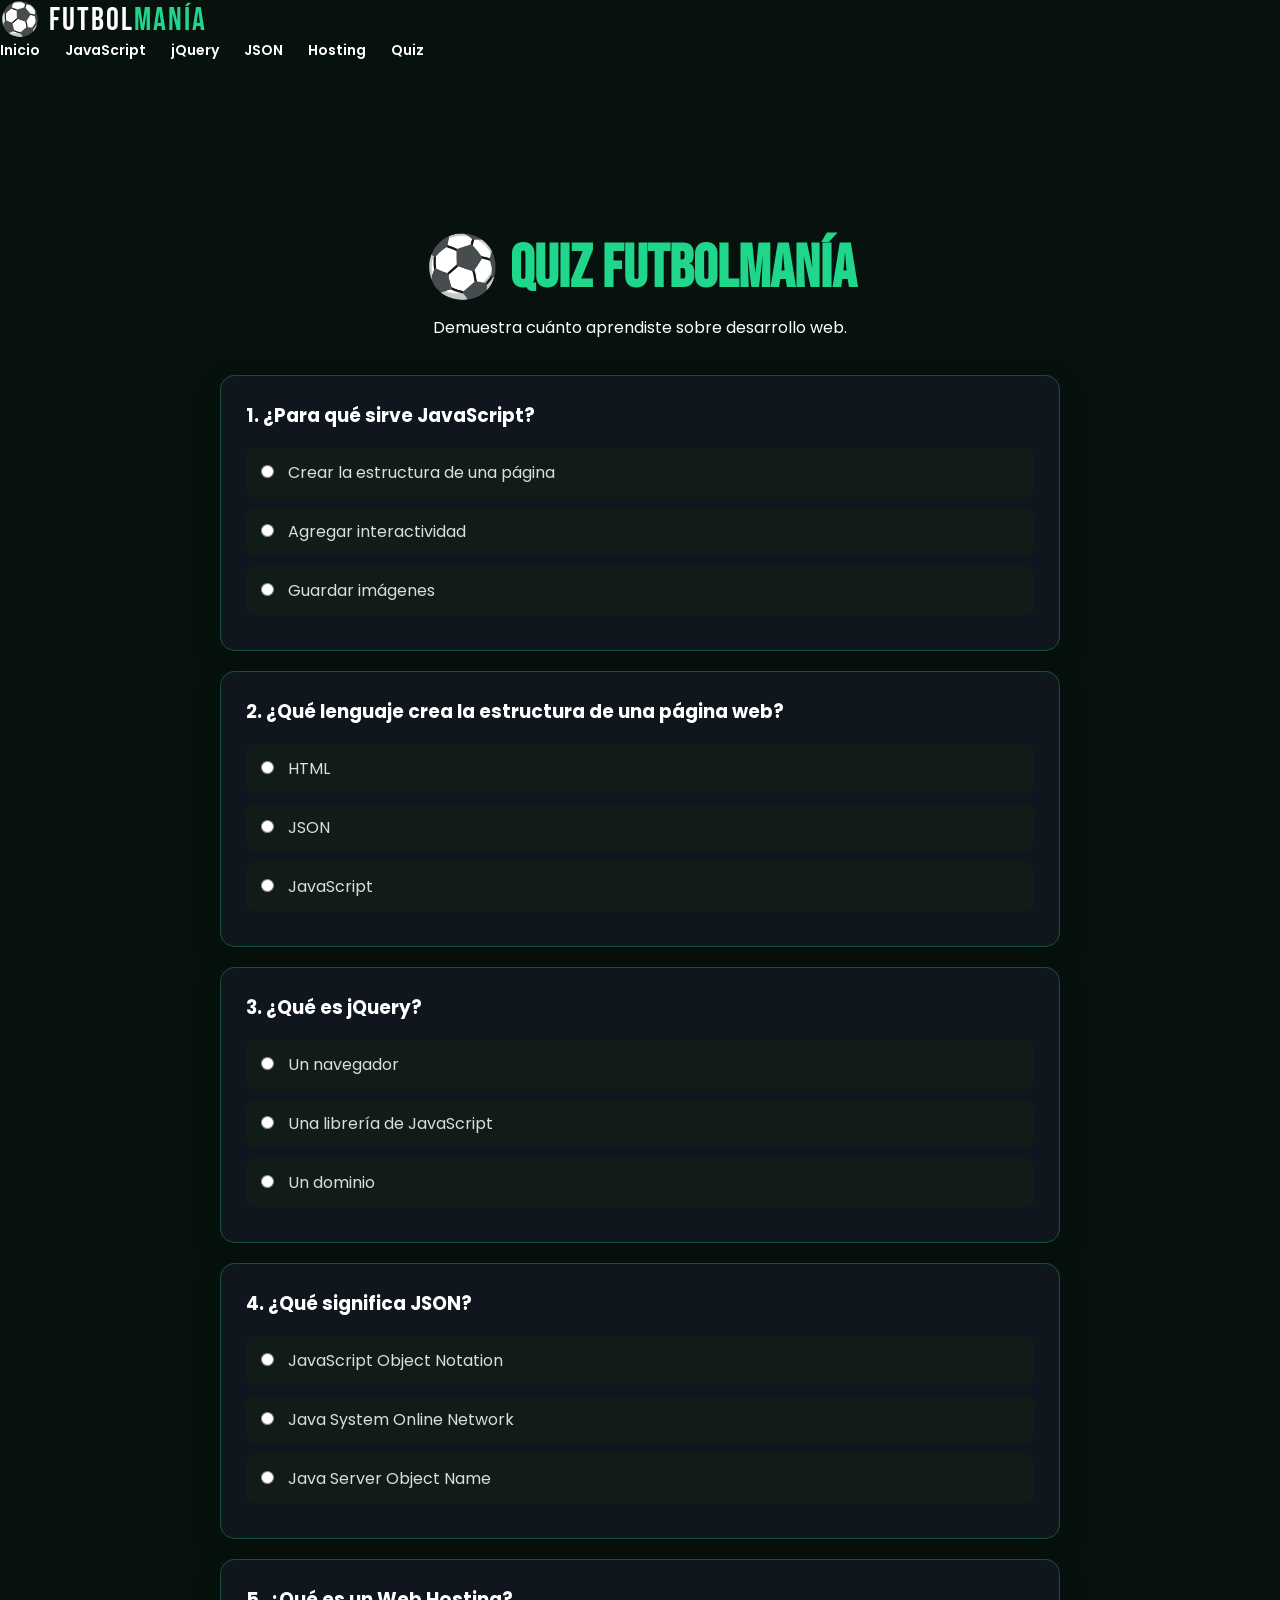
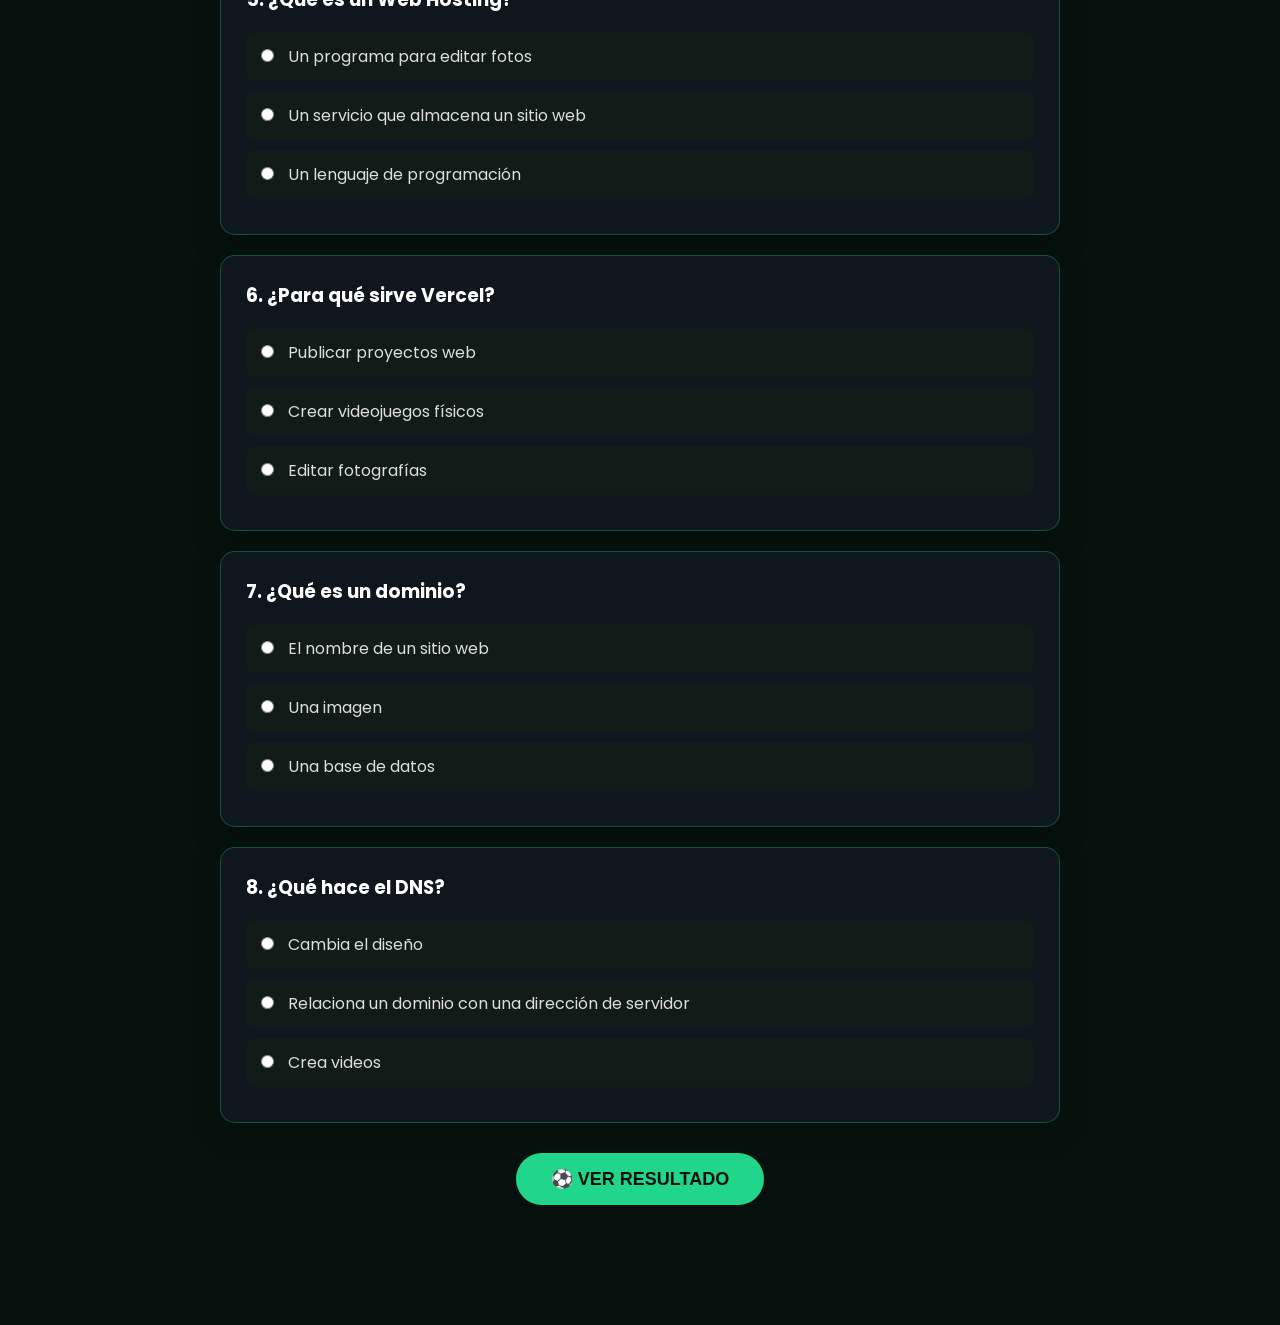
==== cuestionario.html @ 633e0758 "pagina deportes" ====
<!DOCTYPE html>
<html lang="es">
<head>
    <meta charset="UTF-8">
    <meta name="viewport" content="width=device-width, initial-scale=1.0">
    <title>FutbolManía | Quiz</title>

    <link rel="stylesheet" href="style.css">

    <link href="https://fonts.googleapis.com/css2?family=Bebas+Neue&family=Poppins:wght@400;500;600;700&display=swap" rel="stylesheet">

    <style>
        .quiz-container {
            max-width: 900px;
            margin: 140px auto 60px;
            padding: 30px;
        }

        .quiz-title {
            text-align: center;
            font-family: 'Bebas Neue', sans-serif;
            font-size: 60px;
            color: #20d68b;
            margin-bottom: 10px;
        }

        .quiz-subtitle {
            text-align: center;
            color: white;
            margin-bottom: 35px;
        }

        .pregunta {
            background: rgba(16, 24, 32, 0.95);
            border: 1px solid rgba(32, 214, 139, 0.3);
            border-radius: 15px;
            padding: 25px;
            margin-bottom: 20px;
            box-shadow: 0 10px 30px rgba(0,0,0,.25);
        }

        .pregunta h3 {
            color: white;
            margin-bottom: 18px;
        }

        .opcion {
            display: block;
            background: #111c18;
            color: #ddd;
            padding: 12px 15px;
            margin: 10px 0;
            border-radius: 10px;
            cursor: pointer;
            transition: .3s;
        }

        .opcion:hover {
            background: #19382d;
            transform: translateX(5px);
        }

        .opcion input {
            margin-right: 10px;
        }

        .btn-quiz {
            display: block;
            margin: 30px auto;
            padding: 15px 35px;
            background: #20d68b;
            color: #07120e;
            border: none;
            border-radius: 30px;
            font-size: 18px;
            font-weight: bold;
            cursor: pointer;
            transition: .3s;
        }

        .btn-quiz:hover {
            transform: scale(1.05);
            background: #16a085;
            color: white;
        }

        #resultado {
            text-align: center;
            padding: 25px;
            border-radius: 15px;
            background: #101820;
            color: white;
            font-size: 22px;
            font-weight: bold;
            display: none;
            margin-top: 25px;
        }
    </style>
</head>

<body>

<header>
    <div class="logo">
        ⚽ FUTBOL<span>MANÍA</span>
    </div>

    <nav>
        <a href="index.html">Inicio</a>
        <a href="javascript.html">JavaScript</a>
        <a href="jquery.html">jQuery</a>
        <a href="json.html">JSON</a>
        <a href="hosting.html">Hosting</a>
        <a href="cuestionario.html">Quiz</a>
    </nav>
</header>

<section class="quiz-container">

    <h1 class="quiz-title">⚽ QUIZ FUTBOLMANÍA</h1>

    <p class="quiz-subtitle">
        Demuestra cuánto aprendiste sobre desarrollo web.
    </p>

    <form id="quizForm">

        <div class="pregunta">
            <h3>1. ¿Para qué sirve JavaScript?</h3>

            <label class="opcion">
                <input type="radio" name="p1" value="a">
                Crear la estructura de una página
            </label>

            <label class="opcion">
                <input type="radio" name="p1" value="b">
                Agregar interactividad
            </label>

            <label class="opcion">
                <input type="radio" name="p1" value="c">
                Guardar imágenes
            </label>
        </div>

        <div class="pregunta">
            <h3>2. ¿Qué lenguaje crea la estructura de una página web?</h3>

            <label class="opcion">
                <input type="radio" name="p2" value="a">
                HTML
            </label>

            <label class="opcion">
                <input type="radio" name="p2" value="b">
                JSON
            </label>

            <label class="opcion">
                <input type="radio" name="p2" value="c">
                JavaScript
            </label>
        </div>

        <div class="pregunta">
            <h3>3. ¿Qué es jQuery?</h3>

            <label class="opcion">
                <input type="radio" name="p3" value="a">
                Un navegador
            </label>

            <label class="opcion">
                <input type="radio" name="p3" value="b">
                Una librería de JavaScript
            </label>

            <label class="opcion">
                <input type="radio" name="p3" value="c">
                Un dominio
            </label>
        </div>

        <div class="pregunta">
            <h3>4. ¿Qué significa JSON?</h3>

            <label class="opcion">
                <input type="radio" name="p4" value="a">
                JavaScript Object Notation
            </label>

            <label class="opcion">
                <input type="radio" name="p4" value="b">
                Java System Online Network
            </label>

            <label class="opcion">
                <input type="radio" name="p4" value="c">
                Java Server Object Name
            </label>
        </div>

        <div class="pregunta">
            <h3>5. ¿Qué es un Web Hosting?</h3>

            <label class="opcion">
                <input type="radio" name="p5" value="a">
                Un programa para editar fotos
            </label>

            <label class="opcion">
                <input type="radio" name="p5" value="b">
                Un servicio que almacena un sitio web
            </label>

            <label class="opcion">
                <input type="radio" name="p5" value="c">
                Un lenguaje de programación
            </label>
        </div>

        <div class="pregunta">
            <h3>6. ¿Para qué sirve Vercel?</h3>

            <label class="opcion">
                <input type="radio" name="p6" value="a">
                Publicar proyectos web
            </label>

            <label class="opcion">
                <input type="radio" name="p6" value="b">
                Crear videojuegos físicos
            </label>

            <label class="opcion">
                <input type="radio" name="p6" value="c">
                Editar fotografías
            </label>
        </div>

        <div class="pregunta">
            <h3>7. ¿Qué es un dominio?</h3>

            <label class="opcion">
                <input type="radio" name="p7" value="a">
                El nombre de un sitio web
            </label>

            <label class="opcion">
                <input type="radio" name="p7" value="b">
                Una imagen
            </label>

            <label class="opcion">
                <input type="radio" name="p7" value="c">
                Una base de datos
            </label>
        </div>

        <div class="pregunta">
            <h3>8. ¿Qué hace el DNS?</h3>

            <label class="opcion">
                <input type="radio" name="p8" value="a">
                Cambia el diseño
            </label>

            <label class="opcion">
                <input type="radio" name="p8" value="b">
                Relaciona un dominio con una dirección de servidor
            </label>

            <label class="opcion">
                <input type="radio" name="p8" value="c">
                Crea videos
            </label>
        </div>

        <button type="button" class="btn-quiz" onclick="calificarQuiz()">
            ⚽ VER RESULTADO
        </button>

    </form>

    <div id="resultado"></div>

</section>

<script src="script.js"></script>

</body>
</html>
---- style.css ----
* {
    margin: 0;
    padding: 0;
    box-sizing: border-box;
}

html {
    scroll-behavior: smooth;
}

body {
    font-family: "Poppins", sans-serif;
    background: #07120e;
    color: white;
}


/* ================= HEADER ================= */

.header {
    width: 100%;
    padding: 18px 7%;
    display: flex;
    justify-content: space-between;
    align-items: center;

    background: rgba(4, 15, 11, 0.92);

    position: fixed;
    top: 0;
    z-index: 1000;

    border-bottom: 1px solid rgba(255,255,255,0.1);

    backdrop-filter: blur(12px);
}

.logo {
    font-family: "Bebas Neue", sans-serif;
    font-size: 32px;
    letter-spacing: 2px;
}

.logo span {
    color: #20d68b;
}

nav {
    display: flex;
    gap: 25px;
}

nav a {
    color: white;
    text-decoration: none;
    font-size: 14px;
    font-weight: 600;
    transition: 0.3s;
}

nav a:hover {
    color: #20d68b;
}


/* ================= HERO ================= */

.hero {

    min-height: 100vh;

    display: flex;
    align-items: center;

    padding: 130px 8% 80px;

    position: relative;

    background:
    linear-gradient(
        90deg,
        rgba(2,10,7,0.95),
        rgba(2,10,7,0.65),
        rgba(2,10,7,0.35)
    ),
    url("https://images.unsplash.com/photo-1579952363873-27f3bade9f55?auto=format&fit=crop&w=2000&q=90");

    background-size: cover;
    background-position: center;

}


.hero-content {
    max-width: 750px;
}

.mini-title,
.section-tag {
    color: #20d68b;
    font-weight: 700;
    letter-spacing: 3px;
    font-size: 14px;
    margin-bottom: 15px;
}


.hero h1 {
    font-family: "Bebas Neue", sans-serif;

    font-size: clamp(70px, 10vw, 140px);

    line-height: 0.85;

    margin-bottom: 30px;
}

.hero h1 span {
    display: block;
    color: #20d68b;
}


.hero p {
    max-width: 600px;
    color: #d7ddd9;
    font-size: 18px;
    line-height: 1.8;
}


/* ================= BOTONES ================= */

.buttons {
    display: flex;
    gap: 15px;
    margin-top: 35px;
}

.btn {
    display: inline-block;

    padding: 15px 28px;

    background: #20d68b;
    color: #06110c;

    text-decoration: none;

    font-weight: 800;

    border-radius: 5px;

    transition: 0.3s;
}

.btn:hover {
    transform: translateY(-4px);

    box-shadow:
    0 10px 30px rgba(32,214,139,0.3);
}

.btn-dark {
    background: white;
}


/* ================= INTRO ================= */

.intro {
    padding: 100px 8%;
    text-align: center;

    background:
    radial-gradient(
        circle at center,
        #123b2a,
        #07120e 65%
    );
}


.intro h2,
.producto h2,
.colores h2 {
    font-family: "Bebas Neue", sans-serif;

    font-size: 65px;

    letter-spacing: 2px;

    margin-bottom: 20px;
}


.description {
    max-width: 700px;

    margin: auto;

    color: #b8c5bf;

    line-height: 1.8;
}


/* ================= CARDS ================= */

.cards {
    display: grid;

    grid-template-columns:
    repeat(3, 1fr);

    gap: 25px;

    margin-top: 55px;
}


.card {
    padding: 40px 30px;

    background:
    linear-gradient(
        145deg,
        rgba(255,255,255,0.08),
        rgba(255,255,255,0.02)
    );

    border: 1px solid rgba(255,255,255,0.1);

    border-radius: 15px;

    transition: 0.4s;
}


.card:hover {
    transform: translateY(-10px);

    border-color: #20d68b;

    box-shadow:
    0 20px 50px rgba(0,0,0,0.3);
}


.icon {
    font-size: 55px;
    margin-bottom: 20px;
}


.card h3 {
    color: #20d68b;
    margin-bottom: 12px;
}


.card p {
    color: #aebbb5;
    line-height: 1.7;
}


/* ================= PRODUCTO ================= */

.producto {

    display: grid;

    grid-template-columns:
    1fr 1fr;

    gap: 70px;

    align-items: center;

    padding: 110px 8%;

    background: #0a1712;
}


.producto-img img {

    width: 100%;

    border-radius: 20px;

    box-shadow:
    0 25px 70px rgba(0,0,0,0.5);

    transition: 0.4s;
}


.producto-img img:hover {
    transform: scale(1.03);
}


.producto-info p {
    color: #bac6c0;

    line-height: 1.8;
}


.info-box {

    margin-top: 25px;

    padding: 20px;

    border-left: 4px solid #20d68b;

    background: rgba(255,255,255,0.04);
}


.info-box strong {
    color: #20d68b;
}


/* ================= COLORES ================= */

.colores {

    text-align: center;

    padding: 100px 8%;

    background:
    linear-gradient(
        135deg,
        #06110c,
        #0d281c
    );
}


.color-container {

    display: flex;

    justify-content: center;

    gap: 25px;

    margin-top: 45px;
}


.color-card {

    width: 200px;

    background: rgba(255,255,255,0.06);

    padding: 20px;

    border-radius: 12px;
}


.color-card div {

    height: 100px;

    border-radius: 8px;

    margin-bottom: 15px;
}


.verde div {
    background: #16A085;
}

.negro div {
    background: #101820;
}

.blanco div {
    background: #FFFFFF;
}


.color-card p {
    color: #20d68b;
}


/* ================= FOOTER ================= */

footer {

    padding: 40px 8%;

    text-align: center;

    background: #030806;

    color: #84918b;
}


footer .logo {
    margin-bottom: 10px;
}


/* ================= RESPONSIVE ================= */

@media(max-width: 900px) {

    .header {
        flex-direction: column;
        gap: 15px;
    }

    nav {
        flex-wrap: wrap;
        justify-content: center;
        gap: 12px;
    }

    .hero {
        text-align: center;
        justify-content: center;
    }

    .hero p {
        margin: auto;
    }

    .buttons {
        justify-content: center;
        flex-wrap: wrap;
    }

    .cards {
        grid-template-columns: 1fr;
    }

    .producto {
        grid-template-columns: 1fr;
    }

    .color-container {
        flex-wrap: wrap;
    }

}


@media(max-width: 500px) {

    .hero h1 {
        font-size: 70px;
    }

    .intro h2,
    .producto h2,
    .colores h2 {
        font-size: 48px;
    }

    .hero {
        padding-left: 5%;
        padding-right: 5%;
    }

}
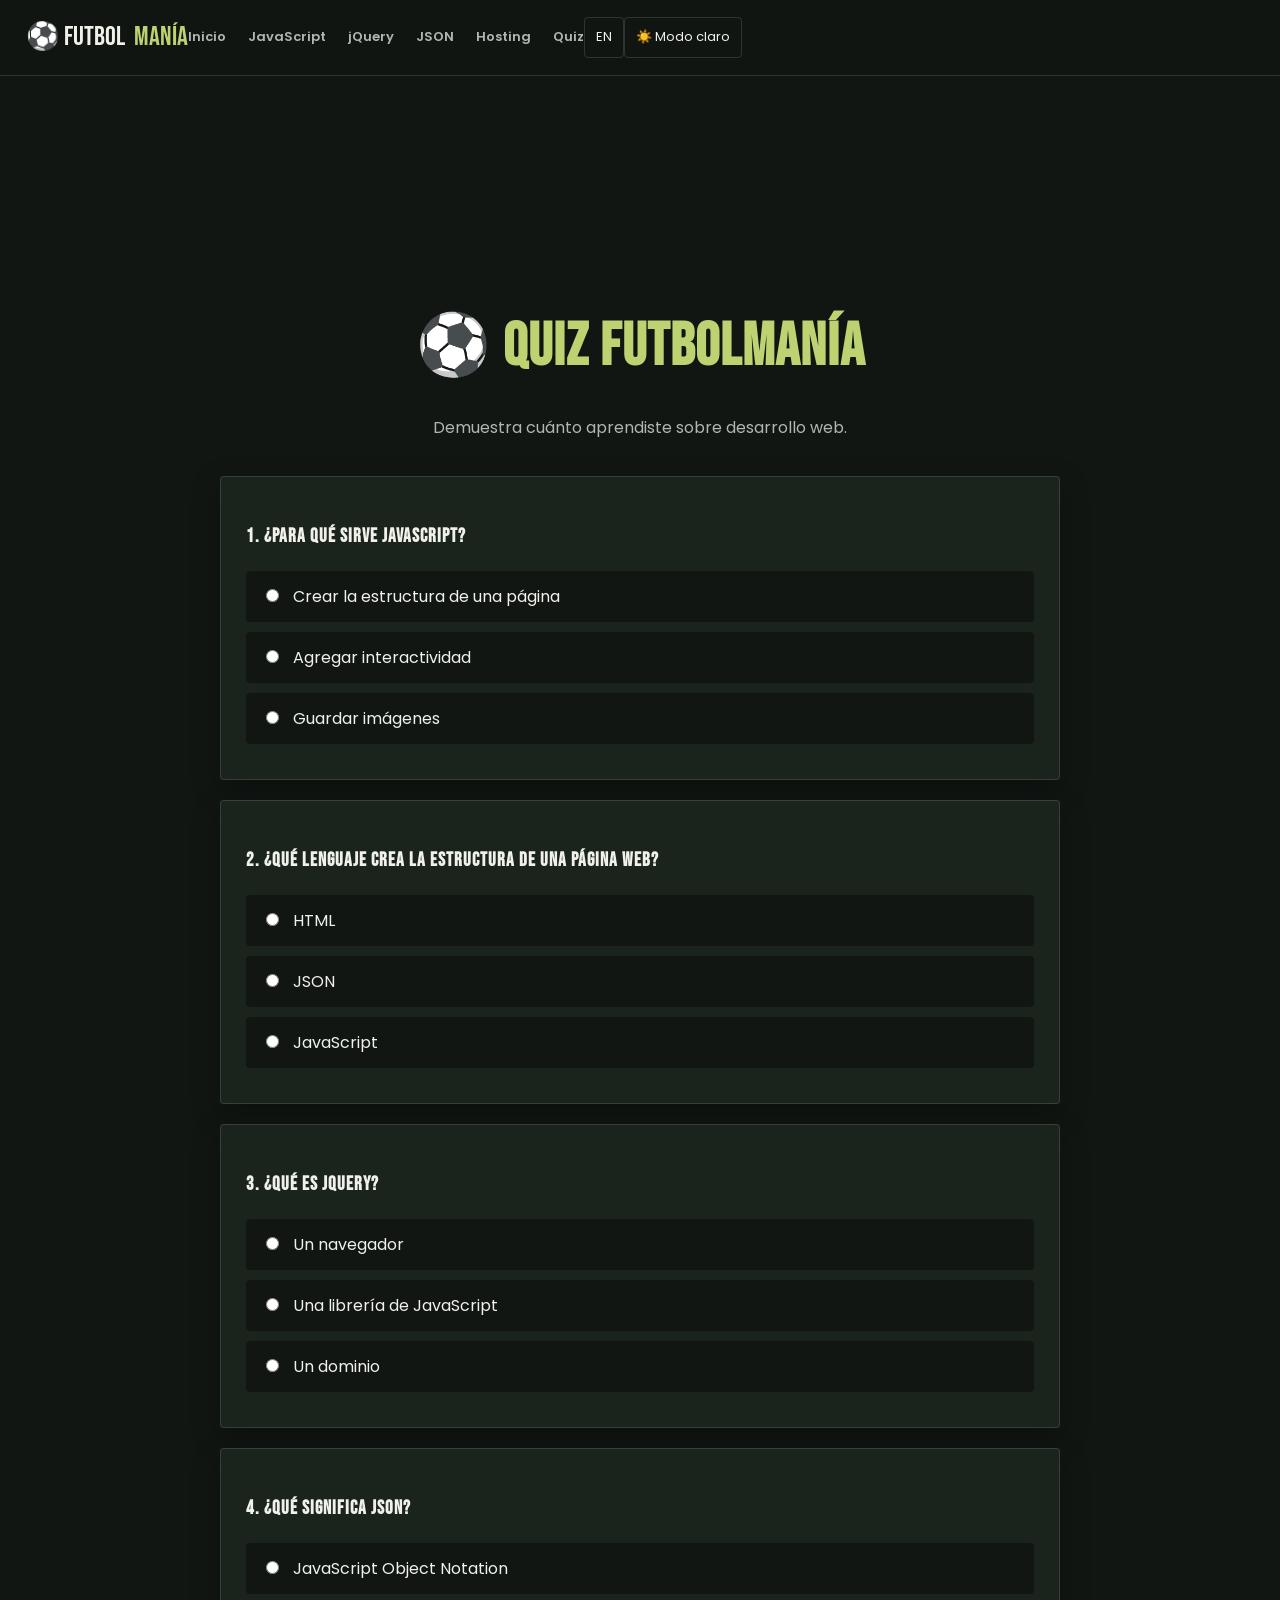
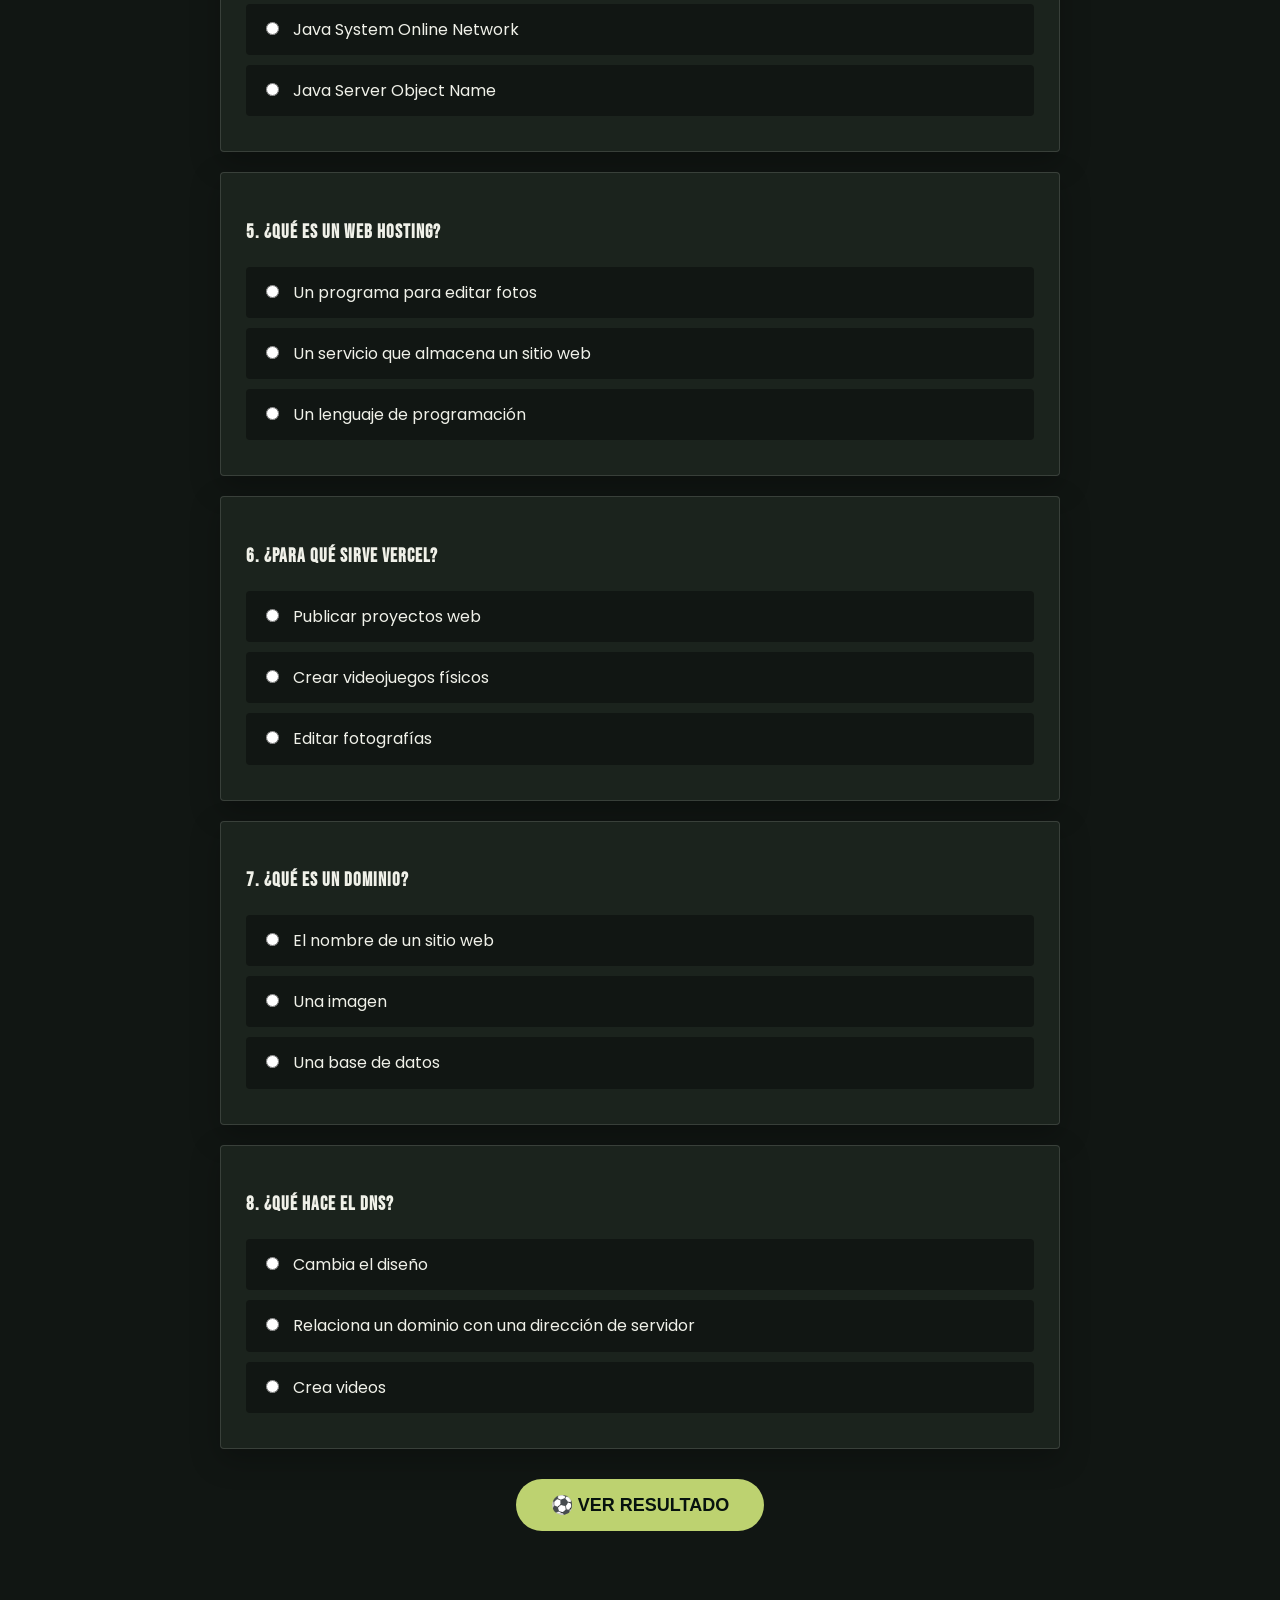
==== commit 29a12430: "Ultimo1" ====
--- a/cuestionario.html
+++ b/cuestionario.html
@@ -20,43 +20,43 @@
             text-align: center;
             font-family: 'Bebas Neue', sans-serif;
             font-size: 60px;
-            color: #20d68b;
+            color: var(--green);
             margin-bottom: 10px;
         }
 
         .quiz-subtitle {
             text-align: center;
-            color: white;
+            color: var(--muted);
             margin-bottom: 35px;
         }
 
         .pregunta {
-            background: rgba(16, 24, 32, 0.95);
-            border: 1px solid rgba(32, 214, 139, 0.3);
-            border-radius: 15px;
+            background: var(--surface);
+            border: 1px solid var(--border);
+            border-radius: 4px;
             padding: 25px;
             margin-bottom: 20px;
             box-shadow: 0 10px 30px rgba(0,0,0,.25);
         }
 
         .pregunta h3 {
-            color: white;
+            color: var(--text);
             margin-bottom: 18px;
         }
 
         .opcion {
             display: block;
-            background: #111c18;
-            color: #ddd;
+            background: var(--bg);
+            color: var(--text);
             padding: 12px 15px;
             margin: 10px 0;
-            border-radius: 10px;
+            border-radius: 4px;
             cursor: pointer;
             transition: .3s;
         }
 
         .opcion:hover {
-            background: #19382d;
+            background: var(--surface);
             transform: translateX(5px);
         }
 
@@ -68,7 +68,7 @@
             display: block;
             margin: 30px auto;
             padding: 15px 35px;
-            background: #20d68b;
+            background: var(--green);
             color: #07120e;
             border: none;
             border-radius: 30px;
@@ -80,7 +80,7 @@
 
         .btn-quiz:hover {
             transform: scale(1.05);
-            background: #16a085;
+            background: var(--green-dark);
             color: white;
         }
 
@@ -88,8 +88,8 @@
             text-align: center;
             padding: 25px;
             border-radius: 15px;
-            background: #101820;
-            color: white;
+            background: var(--surface);
+            color: var(--text);
             font-size: 22px;
             font-weight: bold;
             display: none;
@@ -113,6 +113,8 @@
         <a href="hosting.html">Hosting</a>
         <a href="cuestionario.html">Quiz</a>
     </nav>
+    <button class="icon-btn" id="languageBtn" type="button" aria-label="Cambiar idioma">EN</button>
+    <button class="icon-btn" id="themeBtn" type="button" aria-label="Cambiar tema">☀</button>
 </header>
 
 <section class="quiz-container">
--- a/style.css
+++ b/style.css
@@ -1,7 +1,516 @@
+
+@import url('https://fonts.googleapis.com/css2?family=Bebas+Neue&family=Poppins:wght@300;400;500;600;700;800&display=swap');
+
+:root {
+    --green: #19e879;
+    --green-dark: #087d42;
+    --gold: #ffca28;
+    --bg: #08120c;
+    --surface: #12251a;
+    --text: #f5fff8;
+    --muted: #b5c5ba;
+    --border: rgba(255,255,255,.10);
+}
+
 * {
+    box-sizing: border-box;
+    scroll-behavior: smooth;
+}
+
+body {
     margin: 0;
-    padding: 0;
-    box-sizing: border-box;
+    font-family: 'Poppins', sans-serif;
+    background: var(--bg);
+    color: var(--text);
+    line-height: 1.7;
+    transition: background .3s, color .3s;
+}
+
+::selection {
+    background: var(--green);
+    color: #07120b;
+}
+
+/* NAVEGACIÓN */
+.navbar {
+    background: rgba(5,15,9,.97) !important;
+    border-bottom: 1px solid rgba(25,232,121,.25);
+    padding: 13px 0;
+    backdrop-filter: blur(12px);
+}
+
+.navbar-brand,
+.footer-logo {
+    font-family: 'Bebas Neue', sans-serif;
+    font-size: 30px;
+    letter-spacing: 2px;
+    color: var(--text);
+    text-decoration: none;
+}
+
+.navbar-brand span,
+.footer-logo span {
+    color: var(--green);
+}
+
+.navbar .nav-link {
+    color: var(--text) !important;
+    font-size: 13px;
+    font-weight: 600;
+    transition: color .2s;
+}
+
+.navbar .nav-link:hover,
+.navbar .nav-link.active {
+    color: var(--green) !important;
+}
+
+.navbar-toggler {
+    border-color: var(--green);
+}
+
+.navbar-toggler:focus {
+    box-shadow: 0 0 0 .2rem rgba(25,232,121,.2);
+}
+
+/* BOTONES DE TEMA E IDIOMA */
+.btn-theme,
+.btn-language {
+    padding: 9px 13px;
+    border-radius: 8px;
+    font-size: 12px;
+    font-weight: 700;
+}
+
+.btn-theme {
+    background: transparent;
+    border: 1px solid var(--green);
+    color: var(--text);
+}
+
+.btn-theme:hover {
+    background: var(--green);
+    color: #07120b;
+}
+
+.btn-language {
+    background: var(--gold);
+    color: #171205;
+    border: 1px solid var(--gold);
+}
+
+.btn-language:hover {
+    background: #ffe078;
+    color: #171205;
+}
+
+/* PORTADA */
+.hero {
+    min-height: 540px;
+    display: flex;
+    align-items: center;
+    text-align: center;
+    padding: 90px 0;
+    position: relative;
+    overflow: hidden;
+    background:
+        radial-gradient(ellipse at 50% 100%,
+        rgba(25,232,121,.22), transparent 55%),
+        linear-gradient(135deg, #06100a, #143522 55%, #07110b);
+    border-bottom: 1px solid var(--border);
+}
+
+.hero::before {
+    content: "⚽";
+    position: absolute;
+    right: 4%;
+    bottom: -65px;
+    font-size: 250px;
+    opacity: .05;
+    transform: rotate(-20deg);
+    pointer-events: none;
+}
+
+.hero-content {
+    position: relative;
+    z-index: 1;
+    animation: appear .7s ease both;
+}
+
+.hero-label,
+.section-tag {
+    color: var(--green);
+    font-size: 12px;
+    font-weight: 800;
+    letter-spacing: 4px;
+}
+
+h1, h2, h3, h4, h5, h6 {
+    font-family: 'Bebas Neue', sans-serif;
+    letter-spacing: 1px;
+}
+
+.hero h1 {
+    max-width: 1000px;
+    margin: 22px auto;
+    font-size: clamp(54px, 9vw, 105px);
+    line-height: 1.05;
+}
+
+.hero p {
+    max-width: 720px;
+    margin: 20px auto;
+    color: #c3d1c7;
+    font-size: 16px;
+}
+
+/* BOTONES GENERALES */
+.btn {
+    font-family: 'Poppins', sans-serif;
+    font-weight: 700;
+    border-radius: 8px;
+    padding: 11px 22px;
+    transition: transform .25s, box-shadow .25s;
+}
+
+.btn:hover {
+    transform: translateY(-2px);
+}
+
+.btn-success {
+    background: var(--green);
+    color: #06120a;
+    border-color: var(--green);
+}
+
+.btn-success:hover {
+    background: #63f5a5;
+    color: #06120a;
+    border-color: #63f5a5;
+    box-shadow: 0 8px 25px rgba(25,232,121,.18);
+}
+
+.btn-warning {
+    background: var(--gold);
+    color: #171205;
+    border-color: var(--gold);
+}
+
+.btn-warning:hover {
+    background: #ffe078;
+    color: #171205;
+    border-color: #ffe078;
+}
+
+/* CONTENIDO */
+main {
+    min-height: 60vh;
+}
+
+.section-heading p,
+.technology-section p {
+    max-width: 760px;
+    margin: 15px auto 0;
+    color: var(--muted);
+}
+
+.section-heading h2,
+.technology-section h2 {
+    font-size: clamp(34px, 5vw, 48px);
+}
+
+/* TARJETAS */
+.card,
+.football-card {
+    height: 100%;
+    background: linear-gradient(145deg, #152b1e, #0d1b12);
+    color: var(--text);
+    border: 1px solid var(--border);
+    border-radius: 18px;
+    overflow: hidden;
+    transition: transform .3s, border-color .3s, box-shadow .3s;
+}
+
+.card-body {
+    padding: 30px 24px;
+}
+
+.card:hover,
+.football-card:hover {
+    transform: translateY(-7px);
+    border-color: rgba(25,232,121,.65);
+    box-shadow: 0 18px 40px rgba(0,0,0,.24);
+}
+
+.card-icon {
+    font-size: 52px;
+    margin-bottom: 15px;
+}
+
+.card h3 {
+    font-size: 30px;
+}
+
+.card p {
+    color: var(--muted);
+    font-size: 14px;
+}
+
+/* SECCIÓN DESTACADA */
+.technology-section {
+    padding: 45px 28px;
+    border: 1px solid var(--border);
+    border-radius: 20px;
+    background:
+        radial-gradient(ellipse at top,
+        rgba(25,232,121,.13), transparent 70%),
+        var(--surface);
+}
+
+.tech-ball {
+    font-size: 55px;
+    margin-bottom: 15px;
+}
+
+/* CONTENIDO Y CÓDIGO EN OTRAS PÁGINAS */
+.intro,
+.producto {
+    padding: 55px 0;
+}
+
+.intro {
+    text-align: center;
+}
+
+.producto {
+    display: grid;
+    grid-template-columns: repeat(2, minmax(0, 1fr));
+    gap: 25px;
+}
+
+.producto-info {
+    padding: 28px;
+    border-radius: 18px;
+    border: 1px solid var(--border);
+    background: var(--surface);
+}
+
+pre {
+    max-width: 100%;
+    overflow-x: auto;
+    padding: 22px;
+    border-radius: 12px;
+    background: #030a06;
+    border: 1px solid rgba(25,232,121,.2);
+}
+
+code {
+    color: var(--green);
+}
+
+/* FORMULARIOS */
+input,
+textarea,
+select {
+    max-width: 100%;
+    padding: 12px 14px;
+    border: 1px solid #36513e;
+    border-radius: 8px;
+    background: #0a1710;
+    color: white;
+    font: inherit;
+}
+
+input:focus,
+textarea:focus,
+select:focus {
+    outline: 2px solid var(--green);
+    border-color: transparent;
+}
+
+/* TABLAS */
+table {
+    width: 100%;
+    border-collapse: collapse;
+}
+
+th, td {
+    padding: 12px;
+    border: 1px solid var(--border);
+    text-align: left;
+}
+
+th {
+    background: #16472c;
+    color: var(--green);
+}
+
+/* PIE DE PÁGINA */
+.site-footer {
+    padding: 35px 15px;
+    background: #040b07;
+    border-top: 1px solid rgba(25,232,121,.2);
+    color: var(--muted);
+}
+
+.footer-logo {
+    display: inline-block;
+    margin-bottom: 10px;
+}
+
+.copyright {
+    font-size: 12px;
+    margin: 12px 0 0;
+}
+
+/* MODO CLARO */
+body.light-mode {
+    --bg: #f3f7f4;
+    --surface: #ffffff;
+    --text: #17251b;
+    --muted: #536459;
+    --border: rgba(20,50,30,.14);
+    background: var(--bg);
+    color: var(--text);
+}
+
+body.light-mode .navbar {
+    background: rgba(255,255,255,.97) !important;
+    border-bottom-color: #d8e5da;
+}
+
+body.light-mode .navbar-brand,
+body.light-mode .navbar .nav-link {
+    color: #17251b !important;
+}
+
+body.light-mode .navbar .nav-link:hover,
+body.light-mode .navbar .nav-link.active {
+    color: var(--green-dark) !important;
+}
+
+body.light-mode .navbar-toggler {
+    filter: invert(1);
+}
+
+body.light-mode .hero {
+    background:
+        radial-gradient(ellipse at 50% 100%,
+        rgba(25,180,90,.15), transparent 60%),
+        linear-gradient(135deg, #ffffff, #e4f5e9);
+}
+
+body.light-mode .hero p {
+    color: #536459;
+}
+
+body.light-mode .card,
+body.light-mode .football-card,
+body.light-mode .producto-info,
+body.light-mode .technology-section {
+    background: #ffffff;
+    color: #17251b;
+    border-color: #dce8de;
+    box-shadow: 0 8px 25px rgba(20,50,30,.05);
+}
+
+body.light-mode .card p,
+body.light-mode .section-heading p,
+body.light-mode .technology-section p {
+    color: #536459;
+}
+
+body.light-mode .site-footer {
+    background: #e5eee7;
+    color: #263b2d;
+}
+
+body.light-mode pre {
+    background: #e8f0ea;
+    color: #173522;
+}
+
+body.light-mode code {
+    color: #08783b;
+}
+
+body.light-mode input,
+body.light-mode textarea,
+body.light-mode select {
+    background: #ffffff;
+    color: #17251b;
+    border-color: #cbd9ce;
+}
+
+body.light-mode th {
+    background: #dcefe1;
+    color: #126333;
+}
+
+body.light-mode td {
+    border-color: #d5e0d7;
+}
+
+body.light-mode .btn-theme {
+    color: #17251b;
+}
+
+/* ANIMACIÓN */
+@keyframes appear {
+    from {
+        opacity: 0;
+        transform: translateY(18px);
+    }
+    to {
+        opacity: 1;
+        transform: translateY(0);
+    }
+}
+
+/* RESPONSIVE */
+@media (max-width: 768px) {
+    .hero {
+        min-height: 430px;
+        padding: 65px 15px;
+    }
+
+    .hero h1 {
+        font-size: clamp(48px, 12vw, 76px);
+    }
+
+    .producto {
+        grid-template-columns: 1fr;
+        padding: 30px 15px;
+    }
+
+    .navbar .nav-item {
+        text-align: center;
+    }
+
+    .section-heading h2,
+    .technology-section h2 {
+        font-size: 36px;
+    }
+}
+
+@media (prefers-reduced-motion: reduce) {
+    *, *::before, *::after {
+        scroll-behavior: auto !important;
+        animation-duration: .01ms !important;
+        transition-duration: .01ms !important;
+    }
+}
+
+/* FUTBOLMANIA: estilos para las paginas actuales */
+:root {
+    --green: #bdd270;
+    --green-dark: #4d7135;
+    --gold: #e6b85d;
+    --bg: #111613;
+    --surface: #1b231d;
+    --text: #f0f1e9;
+    --muted: #b1b7ae;
+    --border: rgba(240,241,233,.14);
 }
 
 html {
@@ -9,470 +518,1027 @@
 }
 
 body {
-    font-family: "Poppins", sans-serif;
-    background: #07120e;
-    color: white;
-}
-
-
-/* ================= HEADER ================= */
-
-.header {
+    background: var(--bg);
+    color: var(--text);
+}
+
+a {
+    color: inherit;
+}
+
+button,
+a {
+    -webkit-tap-highlight-color: transparent;
+}
+
+:focus-visible {
+    outline: 3px solid var(--gold);
+    outline-offset: 3px;
+}
+
+.container {
+    width: min(1160px, 100%);
+    margin-inline: auto;
+    padding-inline: 26px;
+}
+
+.site-header,
+body > header:not(.site-header) {
+    position: sticky;
+    top: 0;
+    z-index: 20;
+    display: flex;
+    align-items: center;
+    min-height: 76px;
+    padding: 0 26px;
+    background: rgba(17,22,19,.96);
+    border-bottom: 1px solid var(--border);
+    backdrop-filter: blur(14px);
+}
+
+.nav-wrap {
+    display: flex;
+    align-items: center;
+    justify-content: space-between;
+    gap: 30px;
+    min-height: 76px;
+}
+
+.brand,
+.logo {
+    display: inline-flex;
+    align-items: center;
+    gap: 9px;
+    color: var(--text);
+    text-decoration: none;
+    white-space: nowrap;
+}
+
+.brand-mark {
+    font-size: 23px;
+}
+
+.brand-name,
+.logo {
+    font-family: 'Bebas Neue', sans-serif;
+    font-size: 27px;
+    line-height: 1;
+}
+
+.brand-name span,
+.logo span {
+    color: var(--green);
+}
+
+.nav-links,
+body > header:not(.site-header) nav {
+    display: flex;
+    align-items: center;
+    gap: 22px;
+}
+
+.nav-links a,
+body > header:not(.site-header) nav a,
+.footer-links a {
+    color: var(--muted);
+    font-size: 13px;
+    font-weight: 600;
+    text-decoration: none;
+    transition: color .2s ease;
+}
+
+.nav-links a:hover,
+body > header:not(.site-header) nav a:hover,
+.footer-links a:hover {
+    color: var(--green);
+}
+
+.nav-actions {
+    display: flex;
+    align-items: center;
+    gap: 8px;
+}
+
+.icon-btn,
+.menu-toggle {
+    min-width: 40px;
+    min-height: 40px;
+    padding: 8px 11px;
+    border: 1px solid var(--border);
+    border-radius: 4px;
+    background: transparent;
+    color: var(--text);
+    font: inherit;
+    font-size: 13px;
+    cursor: pointer;
+}
+
+.menu-toggle {
+    display: none;
+    font-size: 20px;
+}
+
+.hero.match-carousel {
+    display: block;
+    min-height: 630px;
+    padding: 0;
+    overflow: hidden;
+    background: #101511;
+    text-align: left;
+}
+
+.match-carousel::before {
+    content: none;
+}
+
+.carousel-slides {
+    position: relative;
+    min-height: 630px;
+}
+
+.carousel-slide {
+    position: absolute;
+    inset: 0;
+    display: flex;
+    align-items: center;
+    overflow: hidden;
+    opacity: 0;
+    pointer-events: none;
+    transition: opacity .55s ease;
+}
+
+.carousel-slide.is-active {
+    z-index: 1;
+    opacity: 1;
+    pointer-events: auto;
+}
+
+.carousel-image {
+    position: absolute;
+    inset: 0;
     width: 100%;
-    padding: 18px 7%;
-    display: flex;
+    height: 100%;
+    object-fit: cover;
+    filter: brightness(.48) saturate(.78);
+}
+
+.carousel-content {
+    position: relative;
+    z-index: 1;
+    width: min(1160px, 100%);
+    padding-top: 72px;
+    padding-bottom: 112px;
+    animation: appear .65s ease both;
+}
+
+.eyebrow {
+    display: inline-block;
+    color: var(--green);
+    font-size: 12px;
+    font-weight: 700;
+    letter-spacing: 2px;
+}
+
+.carousel-content h1,
+.carousel-content h2 {
+    max-width: 760px;
+    margin: 18px 0 14px;
+    color: #fff;
+    font-size: 82px;
+    line-height: .94;
+    letter-spacing: 0;
+}
+
+.carousel-content .accent {
+    color: var(--green);
+}
+
+.carousel-content .lead {
+    max-width: 540px;
+    margin: 0 0 25px;
+    color: rgba(255,255,255,.83);
+    font-size: 16px;
+}
+
+.btn-row {
+    display: flex;
+    flex-wrap: wrap;
+    gap: 11px;
+}
+
+.btn {
+    display: inline-flex;
+    align-items: center;
+    justify-content: center;
+    min-height: 46px;
+    padding: 10px 17px;
+    border: 1px solid transparent;
+    border-radius: 4px;
+    font-size: 13px;
+    font-weight: 700;
+    text-decoration: none;
+    transition: background .2s ease, color .2s ease, border-color .2s ease;
+}
+
+.btn:hover {
+    transform: none;
+}
+
+.btn-primary {
+    background: var(--green);
+    color: #172014;
+}
+
+.btn-primary:hover {
+    background: #d3e58c;
+    color: #172014;
+}
+
+.btn-secondary {
+    border-color: rgba(255,255,255,.5);
+    background: transparent;
+    color: #fff;
+}
+
+.btn-secondary:hover {
+    border-color: #fff;
+    background: rgba(255,255,255,.1);
+    color: #fff;
+}
+
+.carousel-controls {
+    position: absolute;
+    z-index: 3;
+    right: max(26px, calc((100% - 1108px) / 2));
+    bottom: 26px;
+    left: max(26px, calc((100% - 1108px) / 2));
+    display: flex;
+    align-items: center;
     justify-content: space-between;
+}
+
+.carousel-pagination,
+.carousel-arrows {
+    display: flex;
     align-items: center;
-
-    background: rgba(4, 15, 11, 0.92);
-
-    position: fixed;
-    top: 0;
-    z-index: 1000;
-
-    border-bottom: 1px solid rgba(255,255,255,0.1);
-
-    backdrop-filter: blur(12px);
-}
-
-.logo {
-    font-family: "Bebas Neue", sans-serif;
-    font-size: 32px;
-    letter-spacing: 2px;
-}
-
-.logo span {
-    color: #20d68b;
-}
-
-nav {
-    display: flex;
-    gap: 25px;
-}
-
-nav a {
-    color: white;
-    text-decoration: none;
+    gap: 10px;
+}
+
+.carousel-dot {
+    width: 10px;
+    height: 10px;
+    padding: 0;
+    border: 1px solid rgba(255,255,255,.8);
+    border-radius: 50%;
+    background: transparent;
+    cursor: pointer;
+}
+
+.carousel-dot.is-active {
+    border-color: var(--green);
+    background: var(--green);
+}
+
+.carousel-count {
+    margin-left: 8px;
+    color: rgba(255,255,255,.82);
+    font-size: 12px;
+    font-variant-numeric: tabular-nums;
+}
+
+.carousel-arrow {
+    width: 42px;
+    height: 42px;
+    border: 1px solid rgba(255,255,255,.5);
+    border-radius: 50%;
+    background: rgba(17,22,19,.35);
+    color: #fff;
+    font: inherit;
+    font-size: 19px;
+    cursor: pointer;
+    transition: background .2s ease, color .2s ease;
+}
+
+.carousel-arrow:hover {
+    background: var(--green);
+    color: #172014;
+}
+
+.section {
+    padding: 82px 0;
+}
+
+.section-head {
+    display: flex;
+    align-items: end;
+    justify-content: space-between;
+    gap: 40px;
+    margin-bottom: 32px;
+}
+
+.section-head h2,
+.feature-copy h2,
+.page-hero h1 {
+    margin: 9px 0 0;
+    font-size: 48px;
+    line-height: 1;
+    letter-spacing: 0;
+}
+
+.section-head p {
+    max-width: 430px;
+    margin: 0;
+    color: var(--muted);
     font-size: 14px;
-    font-weight: 600;
-    transition: 0.3s;
-}
-
-nav a:hover {
-    color: #20d68b;
-}
-
-
-/* ================= HERO ================= */
-
-.hero {
-
-    min-height: 100vh;
-
-    display: flex;
-    align-items: center;
-
-    padding: 130px 8% 80px;
-
-    position: relative;
-
-    background:
-    linear-gradient(
-        90deg,
-        rgba(2,10,7,0.95),
-        rgba(2,10,7,0.65),
-        rgba(2,10,7,0.35)
-    ),
-    url("https://images.unsplash.com/photo-1579952363873-27f3bade9f55?auto=format&fit=crop&w=2000&q=90");
-
-    background-size: cover;
-    background-position: center;
-
-}
-
-
-.hero-content {
-    max-width: 750px;
-}
-
-.mini-title,
-.section-tag {
-    color: #20d68b;
-    font-weight: 700;
-    letter-spacing: 3px;
-    font-size: 14px;
-    margin-bottom: 15px;
-}
-
-
-.hero h1 {
-    font-family: "Bebas Neue", sans-serif;
-
-    font-size: clamp(70px, 10vw, 140px);
-
-    line-height: 0.85;
-
-    margin-bottom: 30px;
-}
-
-.hero h1 span {
-    display: block;
-    color: #20d68b;
-}
-
-
-.hero p {
-    max-width: 600px;
-    color: #d7ddd9;
-    font-size: 18px;
-    line-height: 1.8;
-}
-
-
-/* ================= BOTONES ================= */
-
-.buttons {
-    display: flex;
-    gap: 15px;
-    margin-top: 35px;
-}
-
-.btn {
-    display: inline-block;
-
-    padding: 15px 28px;
-
-    background: #20d68b;
-    color: #06110c;
-
-    text-decoration: none;
-
-    font-weight: 800;
-
-    border-radius: 5px;
-
-    transition: 0.3s;
-}
-
-.btn:hover {
-    transform: translateY(-4px);
-
-    box-shadow:
-    0 10px 30px rgba(32,214,139,0.3);
-}
-
-.btn-dark {
-    background: white;
-}
-
-
-/* ================= INTRO ================= */
-
-.intro {
-    padding: 100px 8%;
-    text-align: center;
-
-    background:
-    radial-gradient(
-        circle at center,
-        #123b2a,
-        #07120e 65%
-    );
-}
-
-
-.intro h2,
-.producto h2,
-.colores h2 {
-    font-family: "Bebas Neue", sans-serif;
-
-    font-size: 65px;
-
-    letter-spacing: 2px;
-
-    margin-bottom: 20px;
-}
-
-
-.description {
-    max-width: 700px;
-
-    margin: auto;
-
-    color: #b8c5bf;
-
-    line-height: 1.8;
-}
-
-
-/* ================= CARDS ================= */
+}
+
+.accent {
+    color: var(--green);
+}
 
 .cards {
     display: grid;
-
-    grid-template-columns:
-    repeat(3, 1fr);
-
-    gap: 25px;
-
-    margin-top: 55px;
-}
-
+    grid-template-columns: repeat(3, minmax(0, 1fr));
+    gap: 20px;
+}
 
 .card {
-    padding: 40px 30px;
-
-    background:
-    linear-gradient(
-        145deg,
-        rgba(255,255,255,0.08),
-        rgba(255,255,255,0.02)
-    );
-
-    border: 1px solid rgba(255,255,255,0.1);
-
-    border-radius: 15px;
-
-    transition: 0.4s;
-}
-
+    background: var(--surface);
+    border: 1px solid var(--border);
+    border-radius: 4px;
+    box-shadow: none;
+}
 
 .card:hover {
-    transform: translateY(-10px);
-
-    border-color: #20d68b;
-
-    box-shadow:
-    0 20px 50px rgba(0,0,0,0.3);
-}
-
-
-.icon {
-    font-size: 55px;
-    margin-bottom: 20px;
-}
-
-
-.card h3 {
-    color: #20d68b;
-    margin-bottom: 12px;
-}
-
-
-.card p {
-    color: #aebbb5;
-    line-height: 1.7;
-}
-
-
-/* ================= PRODUCTO ================= */
-
-.producto {
-
+    transform: translateY(-3px);
+    border-color: rgba(189,210,112,.55);
+    box-shadow: none;
+}
+
+.card-image {
+    min-height: 210px;
+    background-position: center;
+    background-size: cover;
+}
+
+.card-body {
+    padding: 23px;
+}
+
+.tag {
+    color: var(--green);
+    font-size: 11px;
+    font-weight: 700;
+    letter-spacing: 1px;
+}
+
+.card h3,
+.side-panel h3 {
+    margin: 10px 0;
+    font-size: 27px;
+    letter-spacing: 0;
+}
+
+.card p,
+.prose p,
+.prose li,
+.side-panel li {
+    color: var(--muted);
+    font-size: 14px;
+}
+
+.card .btn {
+    margin-top: 8px;
+}
+
+.feature-strip {
     display: grid;
-
-    grid-template-columns:
-    1fr 1fr;
-
-    gap: 70px;
-
+    grid-template-columns: 1.05fr .95fr;
     align-items: center;
-
-    padding: 110px 8%;
-
-    background: #0a1712;
-}
-
-
-.producto-img img {
-
+    border-top: 1px solid var(--border);
+    border-bottom: 1px solid var(--border);
+}
+
+.feature-strip > img {
+    display: block;
     width: 100%;
-
-    border-radius: 20px;
-
-    box-shadow:
-    0 25px 70px rgba(0,0,0,0.5);
-
-    transition: 0.4s;
-}
-
-
-.producto-img img:hover {
-    transform: scale(1.03);
-}
-
-
-.producto-info p {
-    color: #bac6c0;
-
-    line-height: 1.8;
-}
-
-
-.info-box {
-
-    margin-top: 25px;
-
-    padding: 20px;
-
-    border-left: 4px solid #20d68b;
-
-    background: rgba(255,255,255,0.04);
-}
-
-
-.info-box strong {
-    color: #20d68b;
-}
-
-
-/* ================= COLORES ================= */
-
-.colores {
-
-    text-align: center;
-
-    padding: 100px 8%;
-
-    background:
-    linear-gradient(
-        135deg,
-        #06110c,
-        #0d281c
-    );
-}
-
-
-.color-container {
-
-    display: flex;
-
-    justify-content: center;
-
-    gap: 25px;
-
-    margin-top: 45px;
-}
-
-
-.color-card {
-
-    width: 200px;
-
-    background: rgba(255,255,255,0.06);
-
-    padding: 20px;
-
-    border-radius: 12px;
-}
-
-
-.color-card div {
-
-    height: 100px;
-
-    border-radius: 8px;
-
-    margin-bottom: 15px;
-}
-
-
-.verde div {
-    background: #16A085;
-}
-
-.negro div {
-    background: #101820;
-}
-
-.blanco div {
-    background: #FFFFFF;
-}
-
-
-.color-card p {
-    color: #20d68b;
-}
-
-
-/* ================= FOOTER ================= */
-
-footer {
-
-    padding: 40px 8%;
-
-    text-align: center;
-
-    background: #030806;
-
-    color: #84918b;
-}
-
-
-footer .logo {
-    margin-bottom: 10px;
-}
-
-
-/* ================= RESPONSIVE ================= */
-
-@media(max-width: 900px) {
-
-    .header {
+    min-height: 390px;
+    height: 100%;
+    object-fit: cover;
+}
+
+.feature-copy {
+    padding: 45px clamp(26px, 5vw, 70px);
+}
+
+.feature-copy h2 {
+    margin-bottom: 16px;
+}
+
+.feature-copy p {
+    color: var(--muted);
+    font-size: 14px;
+}
+
+.pill-list {
+    display: flex;
+    flex-wrap: wrap;
+    gap: 8px;
+    margin: 22px 0;
+}
+
+.pill {
+    padding: 5px 9px;
+    border: 1px solid var(--border);
+    color: var(--muted);
+    font-size: 11px;
+}
+
+.page-hero {
+    padding: 66px 0 54px;
+    background: #1a241d;
+    border-bottom: 1px solid var(--border);
+}
+
+.page-hero h1 {
+    max-width: 850px;
+    margin: 12px 0;
+    font-size: 64px;
+}
+
+.page-hero p {
+    max-width: 680px;
+    margin: 0;
+    color: var(--muted);
+}
+
+.content-grid {
+    display: grid;
+    grid-template-columns: minmax(0, 1.6fr) minmax(250px, .8fr);
+    align-items: start;
+    gap: 50px;
+}
+
+.prose h2 {
+    margin: 0 0 12px;
+    font-size: 30px;
+    letter-spacing: 0;
+}
+
+.prose h2:not(:first-child) {
+    margin-top: 32px;
+}
+
+.prose li {
+    margin: 8px 0;
+}
+
+.side-panel {
+    padding: 24px;
+    border: 1px solid var(--border);
+    border-top: 3px solid var(--green);
+    background: var(--surface);
+}
+
+.side-panel ul {
+    padding-left: 19px;
+}
+
+.check-list li {
+    padding: 4px 0;
+}
+
+.notice {
+    margin-top: 24px;
+    padding: 16px 18px;
+    border-left: 3px solid var(--gold);
+    background: var(--surface);
+    color: var(--muted);
+}
+
+.site-footer {
+    padding: 32px 0;
+    background: #0b0f0c;
+    border-top: 1px solid var(--border);
+}
+
+.footer-inner {
+    display: flex;
+    align-items: center;
+    justify-content: space-between;
+    gap: 30px;
+}
+
+.footer-inner p {
+    margin: 10px 0 0;
+    color: var(--muted);
+    font-size: 13px;
+}
+
+.footer-links {
+    display: flex;
+    flex-wrap: wrap;
+    gap: 18px;
+}
+
+body.light-mode {
+    --bg: #f3f4ed;
+    --surface: #fff;
+    --text: #24291f;
+    --muted: #62685e;
+    --border: rgba(36,41,31,.16);
+    background: var(--bg);
+    color: var(--text);
+}
+
+body.light-mode .site-header,
+body.light-mode > header:not(.site-header) {
+    background: rgba(243,244,237,.96);
+}
+
+body.light-mode .brand,
+body.light-mode .logo,
+body.light-mode .icon-btn,
+body.light-mode .menu-toggle {
+    color: var(--text);
+}
+
+body.light-mode .nav-links a,
+body.light-mode > header:not(.site-header) nav a,
+body.light-mode .footer-links a {
+    color: var(--muted);
+}
+
+body.light-mode .page-hero {
+    background: #e7eadf;
+}
+
+body.light-mode .hero.match-carousel {
+    background: #101511;
+}
+
+body.light-mode .carousel-content h1,
+body.light-mode .carousel-content h2,
+body.light-mode .carousel-content .lead {
+    color: #fff;
+}
+
+body.light-mode .btn-secondary {
+    color: #fff;
+}
+
+body.light-mode .card,
+body.light-mode .side-panel,
+body.light-mode .notice {
+    background: var(--surface);
+    color: var(--text);
+    border-color: var(--border);
+}
+
+body.light-mode .site-footer {
+    background: #e7eadf;
+    color: var(--text);
+}
+
+@media (max-width: 900px) {
+    .nav-wrap {
+        gap: 14px;
+    }
+
+    .nav-links {
+        gap: 13px;
+    }
+
+    .nav-links a {
+        font-size: 12px;
+    }
+
+    .cards {
+        grid-template-columns: repeat(2, minmax(0, 1fr));
+    }
+
+    .cards .card:last-child {
+        grid-column: 1 / -1;
+    }
+}
+
+@media (max-width: 700px) {
+    .container {
+        padding-inline: 20px;
+    }
+
+    .site-header {
+        padding: 0;
+    }
+
+    .nav-wrap {
+        position: relative;
+        min-height: 68px;
+    }
+
+    .nav-links {
+        position: absolute;
+        top: 100%;
+        right: 0;
+        left: 0;
+        display: none;
+        align-items: stretch;
+        padding: 10px 20px 17px;
+        border-bottom: 1px solid var(--border);
+        background: var(--bg);
+    }
+
+    .nav-links.is-open {
+        display: flex;
         flex-direction: column;
-        gap: 15px;
-    }
-
-    nav {
-        flex-wrap: wrap;
-        justify-content: center;
-        gap: 12px;
-    }
-
-    .hero {
-        text-align: center;
-        justify-content: center;
-    }
-
-    .hero p {
-        margin: auto;
-    }
-
-    .buttons {
-        justify-content: center;
-        flex-wrap: wrap;
+        gap: 0;
+    }
+
+    .nav-links a {
+        padding: 10px 0;
+        font-size: 14px;
+    }
+
+    .menu-toggle {
+        display: inline-block;
+    }
+
+    .hero.match-carousel,
+    .carousel-slides {
+        min-height: 570px;
+    }
+
+    .carousel-content {
+        padding-top: 62px;
+        padding-bottom: 130px;
+    }
+
+    .carousel-content h1,
+    .carousel-content h2 {
+        font-size: 58px;
+    }
+
+    .carousel-content .lead {
+        max-width: 440px;
+        font-size: 14px;
+    }
+
+    .carousel-controls {
+        right: 20px;
+        bottom: 20px;
+        left: 20px;
+    }
+
+    .section {
+        padding: 60px 0;
+    }
+
+    .section-head {
+        display: block;
+    }
+
+    .section-head h2,
+    .feature-copy h2 {
+        font-size: 40px;
+    }
+
+    .section-head p {
+        margin-top: 14px;
     }
 
     .cards {
         grid-template-columns: 1fr;
     }
 
-    .producto {
+    .cards .card:last-child {
+        grid-column: auto;
+    }
+
+    .feature-strip,
+    .content-grid {
         grid-template-columns: 1fr;
     }
 
-    .color-container {
+    .feature-strip > img {
+        min-height: 250px;
+        max-height: 340px;
+    }
+
+    .feature-copy {
+        padding: 30px 0;
+    }
+
+    .page-hero {
+        padding: 48px 0 40px;
+    }
+
+    .page-hero h1 {
+        font-size: 48px;
+    }
+
+    .content-grid {
+        gap: 28px;
+    }
+
+    .footer-inner {
+        align-items: flex-start;
+        flex-direction: column;
+    }
+
+    body > header:not(.site-header) {
+        align-items: flex-start;
+        flex-direction: column;
+        gap: 14px;
+        padding: 16px 20px;
+    }
+
+    body > header:not(.site-header) nav {
         flex-wrap: wrap;
-    }
-
-}
-
-
-@media(max-width: 500px) {
-
-    .hero h1 {
-        font-size: 70px;
-    }
-
-    .intro h2,
-    .producto h2,
-    .colores h2 {
-        font-size: 48px;
-    }
-
-    .hero {
-        padding-left: 5%;
-        padding-right: 5%;
-    }
-
-}+        gap: 10px 16px;
+    }
+}
+
+@media (prefers-reduced-motion: reduce) {
+    .carousel-slide {
+        transition: none;
+    }
+}
+
+.shop-section {
+    background: #171d18;
+    border-top: 1px solid var(--border);
+    border-bottom: 1px solid var(--border);
+}
+
+.shop-heading {
+    align-items: center;
+}
+
+.shop-tools {
+    display: flex;
+    align-items: center;
+    gap: 22px;
+}
+
+.cart-count {
+    display: inline-flex;
+    align-items: center;
+    gap: 8px;
+    color: var(--muted);
+    font-size: 13px;
+}
+
+.cart-count strong {
+    display: grid;
+    width: 26px;
+    height: 26px;
+    place-items: center;
+    border-radius: 50%;
+    background: var(--green);
+    color: #172014;
+    font-size: 12px;
+}
+
+.shop-arrows {
+    display: flex;
+    gap: 8px;
+}
+
+.shop-arrow {
+    width: 40px;
+    height: 40px;
+    border: 1px solid var(--border);
+    border-radius: 50%;
+    background: transparent;
+    color: var(--text);
+    font: inherit;
+    font-size: 18px;
+    cursor: pointer;
+}
+
+.shop-arrow:hover {
+    border-color: var(--green);
+    background: var(--green);
+    color: #172014;
+}
+
+.product-gallery {
+    margin-bottom: 24px;
+    overflow: hidden;
+}
+
+.product-gallery-track {
+    display: grid;
+    grid-auto-columns: calc((100% - 32px) / 3);
+    grid-auto-flow: column;
+    gap: 16px;
+    overflow-x: auto;
+    padding: 2px 1px 10px;
+    scroll-snap-type: x mandatory;
+    scrollbar-width: thin;
+    scrollbar-color: var(--green-dark) transparent;
+}
+
+.product-gallery-slide {
+    position: relative;
+    height: 230px;
+    overflow: hidden;
+    background: #252c26;
+    scroll-snap-align: start;
+}
+
+.product-gallery-slide img {
+    width: 100%;
+    height: 100%;
+    object-fit: cover;
+}
+
+.product-gallery-caption {
+    position: absolute;
+    right: 0;
+    bottom: 0;
+    left: 0;
+    display: flex;
+    align-items: end;
+    justify-content: space-between;
+    gap: 12px;
+    padding: 38px 16px 14px;
+    background: linear-gradient(transparent, rgba(10,14,11,.88));
+    color: #fff;
+}
+
+.product-gallery-caption span {
+    font-size: 11px;
+    font-weight: 700;
+}
+
+.product-gallery-caption strong {
+    color: var(--green);
+    font-size: 14px;
+}
+
+.product-grid {
+    display: grid;
+    grid-template-columns: repeat(3, minmax(0, 1fr));
+    gap: 16px;
+}
+
+.product-card {
+    min-width: 0;
+    overflow: hidden;
+    border: 1px solid var(--border);
+    border-radius: 4px;
+    background: var(--surface);
+    scroll-snap-align: start;
+}
+
+.product-image-wrap {
+    position: relative;
+    height: 230px;
+    overflow: hidden;
+    background: #252c26;
+}
+
+.product-image-wrap img {
+    width: 100%;
+    height: 100%;
+    object-fit: cover;
+    transition: transform .4s ease;
+}
+
+.product-card:hover .product-image-wrap img {
+    transform: scale(1.04);
+}
+
+.product-badge {
+    position: absolute;
+    top: 13px;
+    left: 13px;
+    padding: 5px 8px;
+    background: var(--green);
+    color: #172014;
+    font-size: 10px;
+    font-weight: 800;
+}
+
+.product-info {
+    padding: 18px;
+}
+
+.product-category {
+    color: var(--muted);
+    font-size: 10px;
+    font-weight: 700;
+    letter-spacing: 1px;
+}
+
+.product-info h3 {
+    margin: 7px 0 3px;
+    font-size: 24px;
+    letter-spacing: 0;
+}
+
+.product-info p {
+    min-height: 24px;
+    margin: 0;
+    color: var(--muted);
+    font-size: 12px;
+}
+
+.product-buy {
+    display: flex;
+    align-items: center;
+    justify-content: space-between;
+    gap: 10px;
+    margin-top: 16px;
+}
+
+.product-buy strong {
+    font-size: 18px;
+}
+
+.add-to-cart {
+    min-height: 38px;
+    padding: 8px 13px;
+    border: 1px solid var(--green);
+    border-radius: 4px;
+    background: transparent;
+    color: var(--green);
+    font: inherit;
+    font-size: 12px;
+    font-weight: 700;
+    cursor: pointer;
+}
+
+.add-to-cart:hover,
+.add-to-cart.is-added {
+    background: var(--green);
+    color: #172014;
+}
+
+.shop-note {
+    margin: 8px 0 0;
+    color: var(--muted);
+    font-size: 11px;
+}
+
+body.light-mode .shop-section {
+    background: #e7eadf;
+}
+
+body.light-mode .product-card {
+    background: var(--surface);
+}
+
+@media (max-width: 900px) {
+    .product-grid {
+        grid-template-columns: repeat(2, minmax(0, 1fr));
+    }
+
+    .product-gallery-track {
+        grid-auto-columns: calc((100% - 16px) / 2);
+    }
+}
+
+@media (max-width: 700px) {
+    .shop-heading {
+        display: flex;
+        align-items: center;
+    }
+
+    .shop-tools {
+        justify-content: space-between;
+        margin-top: 18px;
+    }
+
+    .product-gallery-track {
+        grid-auto-columns: 84%;
+    }
+
+    .product-grid {
+        grid-template-columns: repeat(2, minmax(0, 1fr));
+        gap: 11px;
+    }
+
+    .product-image-wrap {
+        height: 155px;
+    }
+
+    .product-info {
+        padding: 12px;
+    }
+
+    .product-info h3 {
+        font-size: 19px;
+    }
+
+    .product-info p {
+        font-size: 11px;
+    }
+}
+
+@media (max-width: 390px) {
+    .product-grid {
+        grid-template-columns: 1fr;
+    }
+}
